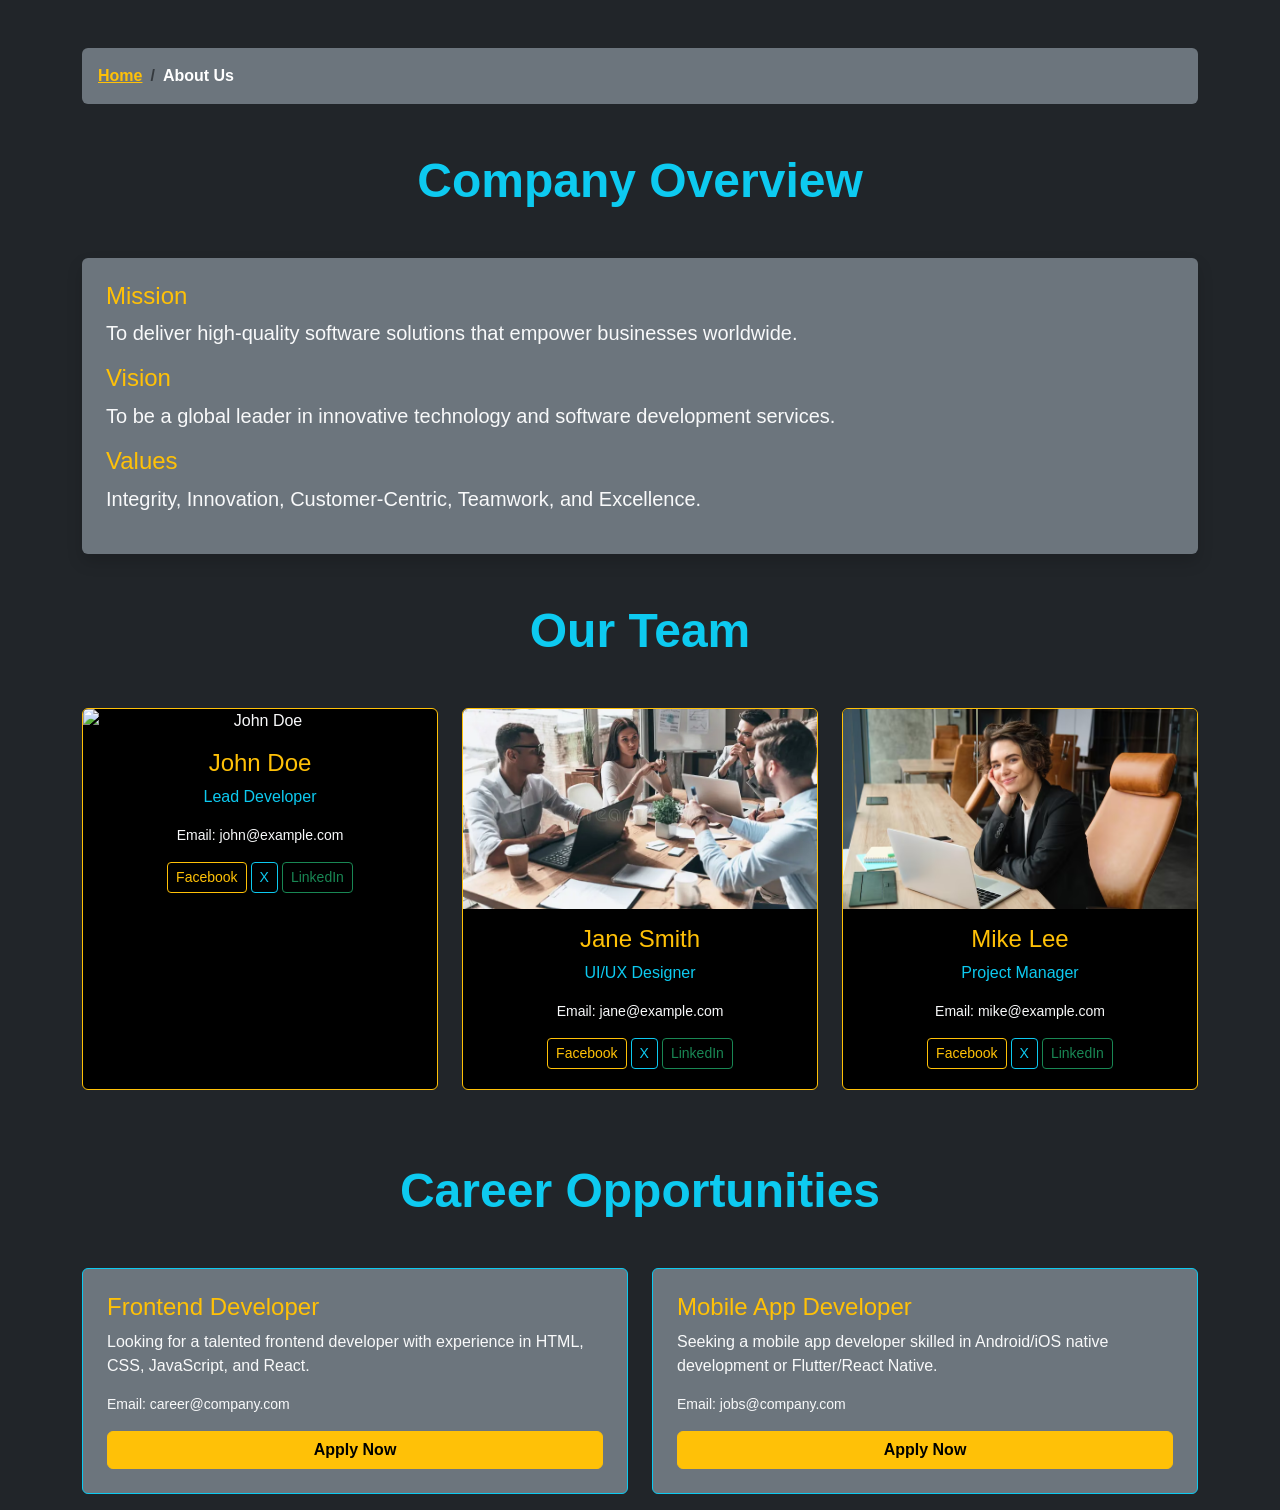
==== about us.html @ f70c9b83 "main" ====
<!DOCTYPE html>
<html>
<head>
  <title>About Us</title>
 <link rel="stylesheet" href="https://cdn.jsdelivr.net/npm/bootstrap@5.3.2/dist/css/bootstrap.min.css">
<link rel="stylesheet" href="./css/index.css">
</head>

<body class="bg-dark text-light">

<div class="container mt-5">

<nav aria-label="breadcrumb">
  <ol class="breadcrumb bg-secondary p-3 rounded">
    <li class="breadcrumb-item"><a class="text-warning fw-bold" href="./index.html">Home</a></li>
    <li class="breadcrumb-item active text-white fw-bold">About Us</li>
  </ol>
</nav>

<h2 class="text-center my-5 display-5 text-info fw-bold">Company Overview</h2>

<div class="bg-secondary p-4 rounded shadow">
  <h5 class="text-warning fs-4">Mission</h5>
  <p class="fs-5">To deliver high-quality software solutions that empower businesses worldwide.</p>

  <h5 class="text-warning fs-4">Vision</h5>
  <p class="fs-5">To be a global leader in innovative technology and software development services.</p>

  <h5 class="text-warning fs-4">Values</h5>
  <p class="fs-5">Integrity, Innovation, Customer-Centric, Teamwork, and Excellence.</p>
</div>

<h2 class="text-center my-5 display-5 text-info fw-bold">Our Team</h2>

<div class="row">

<div class="col-12 col-sm-6 col-lg-4 mb-4">
<div class="card text-center h-100 bg-black text-light border-warning">
<img src="./images/1.jpg" class="card-img-top img-fluid" alt="John Doe" style="height:auto; max-height:200px; object-fit:cover;">

<div class="card-body">
<h5 class="card-title text-warning fs-4">John Doe</h5>
<p class="card-text fs-6 text-info">Lead Developer</p>

<p class="small">Email: john@example.com</p>

<div class="d-flex justify-content-center flex-wrap">
<a href="#" class="btn btn-outline-warning btn-sm me-1 mb-1">Facebook</a>
<a href="#" class="btn btn-outline-info btn-sm me-1 mb-1">X</a>
<a href="#" class="btn btn-outline-success btn-sm mb-1">LinkedIn</a>
</div>

</div>
</div>
</div>

<div class="col-12 col-sm-6 col-lg-4 mb-4">
<div class="card text-center h-100 bg-black text-light border-warning">
<img src="./images/1.webp" class="card-img-top img-fluid" alt="Jane Smith" style="height:auto; max-height:200px; object-fit:cover;">

<div class="card-body">
<h5 class="card-title text-warning fs-4">Jane Smith</h5>
<p class="card-text fs-6 text-info">UI/UX Designer</p>

<p class="small">Email: jane@example.com</p>

<div class="d-flex justify-content-center flex-wrap">
<a href="#" class="btn btn-outline-warning btn-sm me-1 mb-1">Facebook</a>
<a href="#" class="btn btn-outline-info btn-sm me-1 mb-1">X</a>
<a href="#" class="btn btn-outline-success btn-sm mb-1">LinkedIn</a>
</div>

</div>
</div>
</div>

<div class="col-12 col-sm-6 col-lg-4 mb-4">
<div class="card text-center h-100 bg-black text-light border-warning">
<img src="./images/2.avif" class="card-img-top img-fluid" alt="Mike Lee" style="height:auto; max-height:200px; object-fit:cover;">

<div class="card-body">
<h5 class="card-title text-warning fs-4">Mike Lee</h5>
<p class="card-text fs-6 text-info">Project Manager</p>

<p class="small">Email: mike@example.com</p>

<div class="d-flex justify-content-center flex-wrap">
<a href="#" class="btn btn-outline-warning btn-sm me-1 mb-1">Facebook</a>
<a href="#" class="btn btn-outline-info btn-sm me-1 mb-1">X</a>
<a href="#" class="btn btn-outline-success btn-sm mb-1">LinkedIn</a>
</div>

</div>
</div>
</div>

</div>

<h2 class="text-center my-5 display-5 text-info fw-bold">Career Opportunities</h2>

<div class="row">

<div class="col-12 col-md-6 mb-3">
<div class="card p-4 h-100 bg-secondary text-light border-info">
<h5 class="text-warning fs-4">Frontend Developer</h5>

<p class="fs-6">Looking for a talented frontend developer with experience in HTML, CSS, JavaScript, and React.</p>

<p class="small">Email: career@company.com</p>

<button class="btn btn-warning fw-bold">Apply Now</button>
</div>
</div>

<div class="col-12 col-md-6 mb-3">
<div class="card p-4 h-100 bg-secondary text-light border-info">
<h5 class="text-warning fs-4">Mobile App Developer</h5>

<p class="fs-6">Seeking a mobile app developer skilled in Android/iOS native development or Flutter/React Native.</p>

<p class="small">Email: jobs@company.com</p>

<button class="btn btn-warning fw-bold">Apply Now</button>
</div>
</div>

</div>

</div>

<script src="https://cdn.jsdelivr.net/npm/bootstrap@5.3.2/dist/js/bootstrap.bundle.min.js"></script>
<script src="./js/index.js"></script>
</body>
</html>
---- css/index.css ----
body{
  font-family: Arial;
}

.nav-link {
  position: relative;
  transition: color 0.3s ease;
}

.nav-link:hover {
  color: #dc3545 !important;
}

.nav-link::after {
  content: '';
  position: absolute;
  width: 0;
  height: 2px;
  bottom: 0;
  left: 0;
  background-color: #dc3545;
  transition: width 0.3s ease;
}

.nav-link:hover::after {
  width: 100%;
}

.btn-custom {
  border: 2px solid #dc3545;
  color: #dc3545;
  background: transparent;
  font-weight: 600;
  transition: 0.3s;
}

.btn-custom:hover {
  background: #dc3545;
  color: white;
}

.slider-img{
  height:500px;
  object-fit:cover;
}

.card img{
  height:200px;
  object-fit:cover;
}

.tech img{
  height:60px;
  margin:10px;
}

.header-top{
  background:#222;
  color:white;
  padding:5px;
  font-size:14px;
}

.banner-text{
  background:rgba(0,0,0,0.5);
  padding:20px;
}

.footer-big{
  background:#333;
  color:white;
  padding:40px 0;
}

.footer{
  background:#111;
  color:white;
  padding:10px;
  text-align:center;
}

.zoom-img {
  transition: transform 0.3s ease;
  cursor: zoom-in;
  display: block;
  width: 100%;
}

.zoom-img:hover {
  transform: scale(1.1);
  z-index: 10; /* ensure it overlays other elements */
  position: relative;
}

.main-img{
  height:350px;
  width:100%;
  object-fit:cover;
  border-radius:8px;
}

.gallery-img{
  height:100px;
  width:100%;
  object-fit:cover;
  border-radius:6px;
}

.col-4 {
  overflow: visible; /* default Bootstrap uses overflow:hidden in some cases */
}
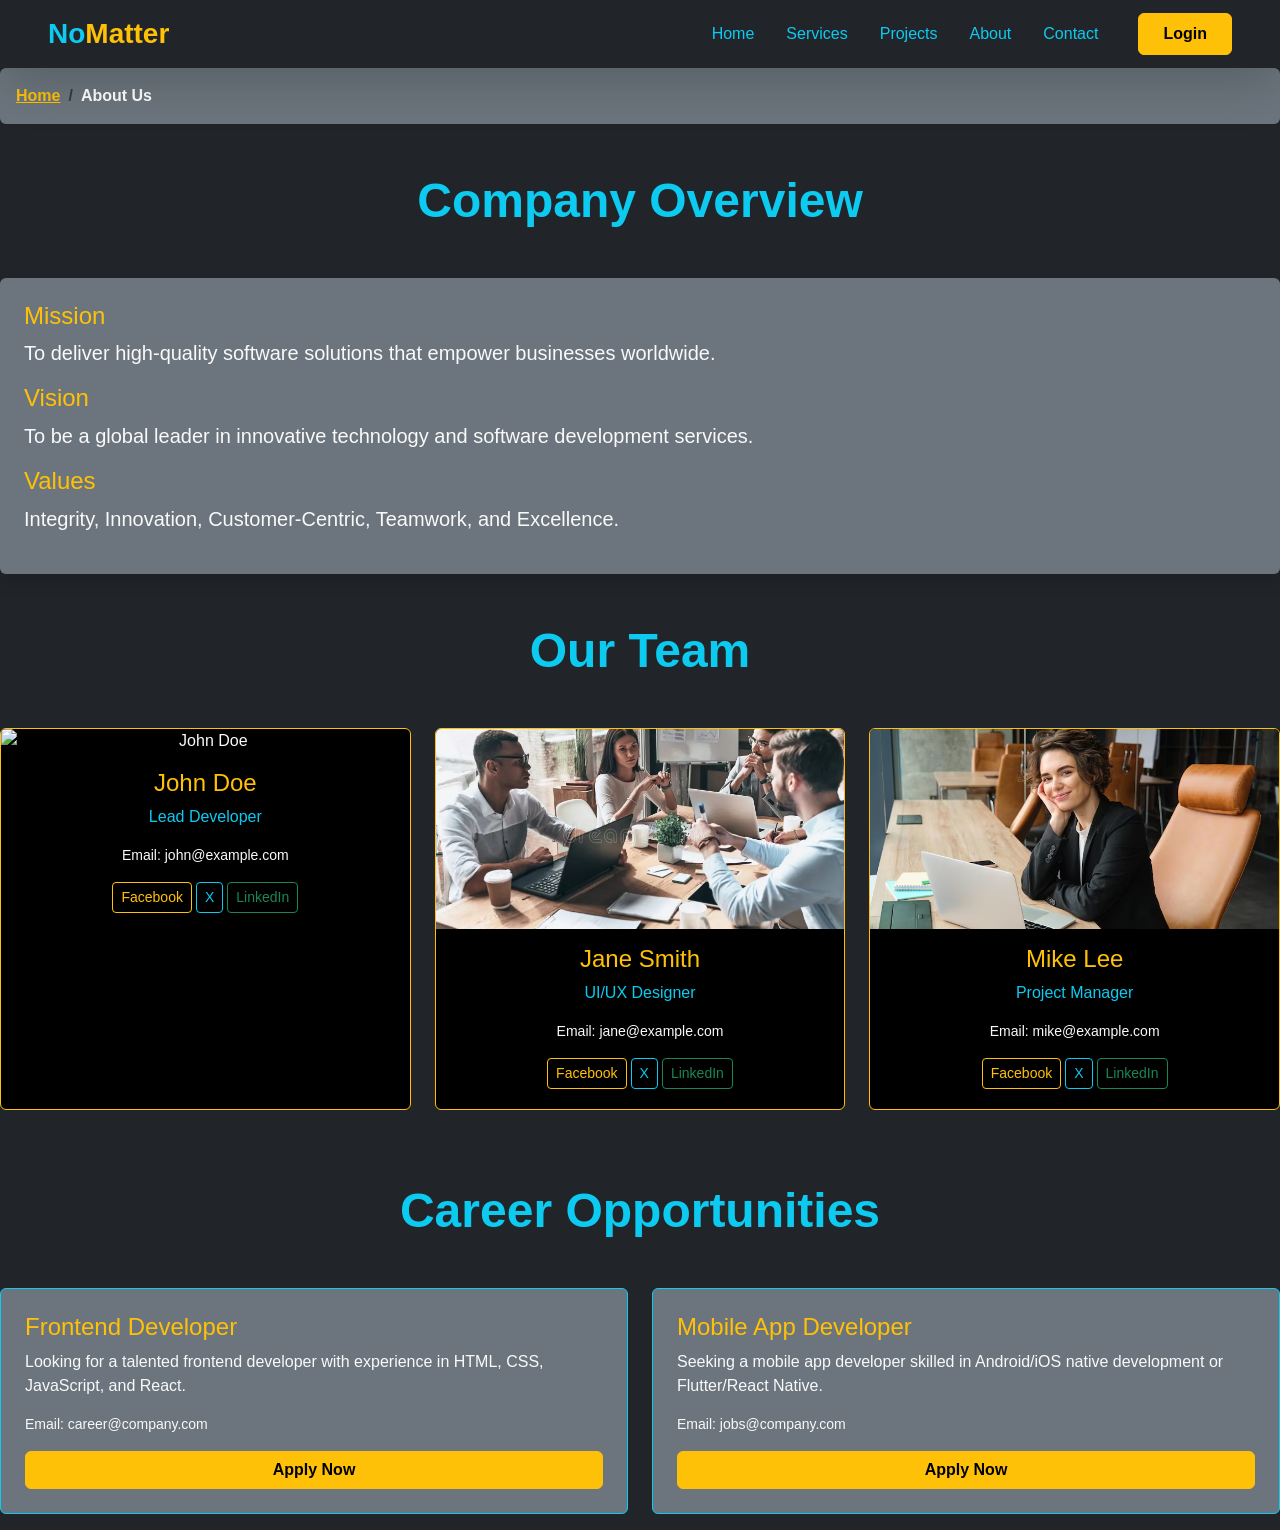
==== commit 9cdcbf58: "main" ====
--- a/about us.html
+++ b/about us.html
@@ -8,7 +8,30 @@
 
 <body class="bg-dark text-light">
 
-<div class="container mt-5">
+
+
+  <nav class="sticky-top navbar navbar-expand-lg navbar-dark bg-dark shadow-lg">
+    <div class="container-fluid px-lg-5">
+        <a class="navbar-brand fw-bold fs-3" href="#">
+            <span class="text-info">No</span><span class="text-warning">Matter</span>
+        </a>
+        <button class="navbar-toggler" type="button" data-bs-toggle="collapse" data-bs-target="#navbarNav">
+            <span class="navbar-toggler-icon"></span>
+        </button>
+        <div class="collapse navbar-collapse" id="navbarNav">
+            <ul class="navbar-nav ms-auto mb-2 mb-lg-0 text-center">
+                <li class="nav-item px-2"><a class="nav-link active text-info" href="./index.html">Home</a></li>
+                <li class="nav-item px-2"><a class="nav-link text-info" href="./service page.html">Services</a></li>
+                <li class="nav-item px-2"><a class="nav-link text-info" href="./projects.html">Projects</a></li>
+                <li class="nav-item px-2"><a class="nav-link text-info" href="./about us.html">About</a></li>
+                <li class="nav-item px-2"><a class="nav-link text-info" href="./contact page .html">Contact</a></li>
+            </ul>
+            <div class="ms-lg-4 text-center mt-2 mt-lg-0">
+                <a href="./login.html"><button class="btn btn-warning fw-bold px-4 py-2">Login</button></a>
+            </div>
+        </div>
+    </div>
+</nav>
 
 <nav aria-label="breadcrumb">
   <ol class="breadcrumb bg-secondary p-3 rounded">
